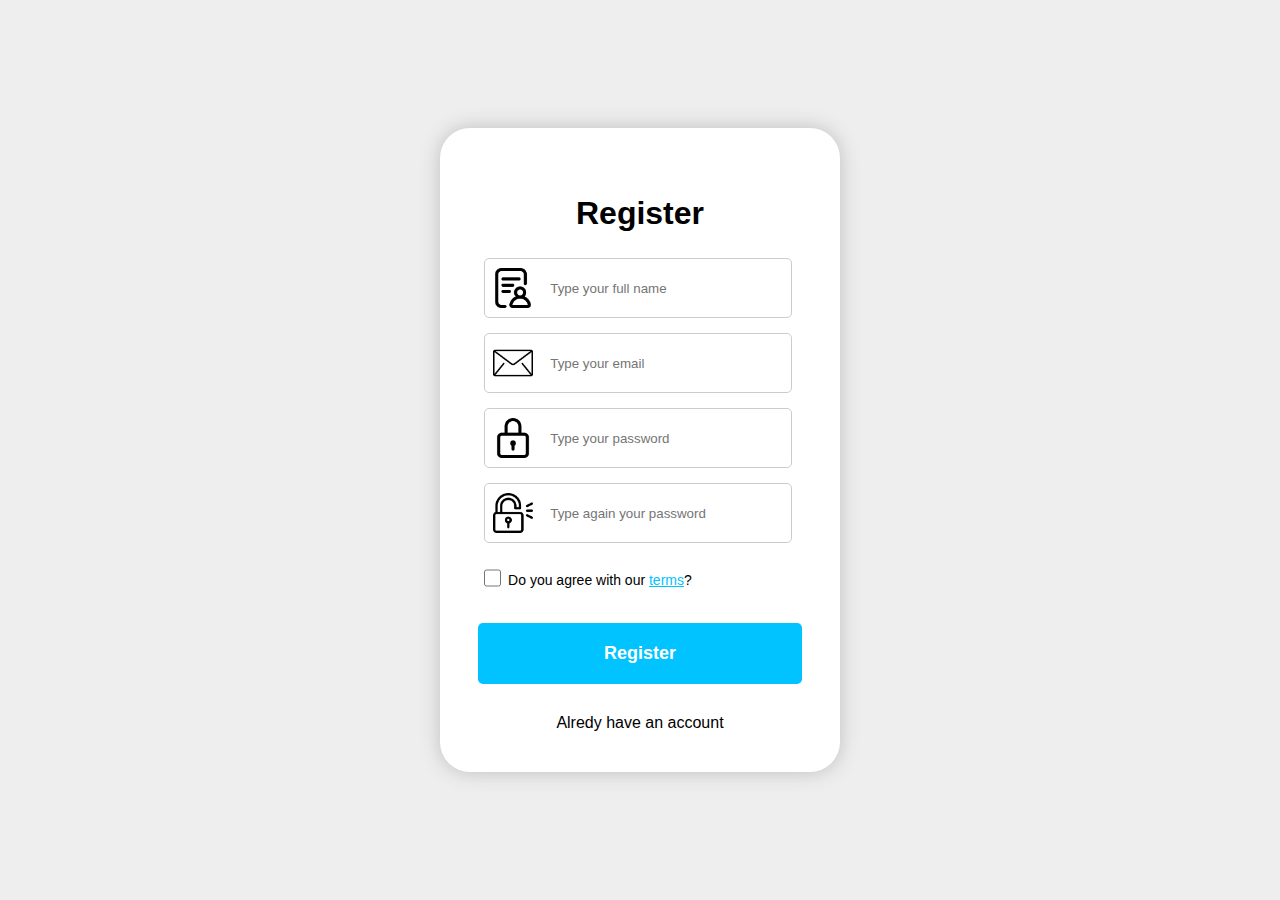
==== CompleteLoginSystem/registration.html @ e572d211 "Login System front" ====
<!DOCTYPE html>
<html lang="en">
<head>
    <meta charset="UTF-8">
    <meta http-equiv="X-UA-Compatible" content="IE=edge">
    <meta name="viewport" content="width=device-width, initial-scale=1.0">
    <title>Login</title>
    <link href="css/style.css" rel="stylesheet">
</head>
<body>
    <form>
        <h2>Register</h2>

        <div class="input-group">
            <img class="input-icon" src="img/name.png">
            <input type="text" placeholder="Type your full name">
        </div>

        <div class="input-group">
            <img class="input-icon" src="img/mail.png">
            <input type="email" placeholder="Type your email">
        </div>

        <div class="input-group">
            <img class="input-icon" src="img/password.png">
            <input type="password" placeholder="Type your password">
        </div>
    
        <div class="input-group">
            <img class="input-icon" src="img/openLock.png">
            <input type="password" placeholder="Type again your password">
        </div>

        <div class="input-group">
            <input type="checkbox" id="terms" name="terms" value="OK">
            <label for="terms">Do you agree with our <a class="link" href="#">terms</a>?  </label>
        </div>
    
        <button class="btn-blue" type="submit">Register</button>
        <a href="index.html">Alredy have an account</a>
    </form>

</body>
</html>
---- CompleteLoginSystem/css/style.css ----
* {
    box-sizing: border-box;

}

body {
    display: flex;
    flex-flow: row wrap;
    justify-content: center;
    align-items: center;
    background: #eeeeee;
    margin: 0;
    width: 100vw;
    height: 100vh;
    font-family: Arial, Helvetica, sans-serif;
}

form {
    display: flex;
    flex-flow: row wrap;
    justify-content: center;
    align-items: center;
    max-width: 400px;
    padding: 40px 20px 20px;
    background: white;
    border-radius: 30px;
    box-shadow: 0px 0px 20px #bebebe;
}

h2 { 
    font-size: 2rem;
    width: 100%;
    text-align: center;
    font-weight: 900;
}

input {
    width: 95%;
    height: 60px;
    border-radius: 5px;
    border: 1px solid #ccc;
    margin-bottom: 15px;
    margin-left: 2%;
    padding-left: 20%;
}

input:focus{
    outline-color: #00c3ff;
}

.btn-blue{
    width: 90%;
    padding: 20px;
    margin: 20px 0px 20px 0px;
    cursor: pointer;
    background: #00c3ff;
    border: none;
    color: white;
    font-size: 18px;
    font-weight: bold;
    border-radius: 5px;
    transition: 0.5s ease;
}

.btn-blue:hover{
    background: #038b;
}

a{
    text-decoration: none;
    margin-top: 10px;
    margin-bottom: 20px;
    color: black;
}

.link{
    color:#00c3ff;
    text-decoration: underline;
}

a:hover{
    color: #00c3ff
}

.input-group{
    width: 90%;
}

.input-icon{
    margin-top: 10px;
    margin-left: 15px;
    width: 40px;
    position: absolute;
}

input[type='checkbox']{
    display: inline-block;
    height: 20px;
    margin-top: 10px;
    padding-bottom: 10px;
    width: 5%;
    vertical-align: middle;
}

label{
    display: inline-block;
    width: 85%;
    font-size: 14px;
    margin-top: 10px;
    padding-bottom: 10px;
    cursor: pointer;
}
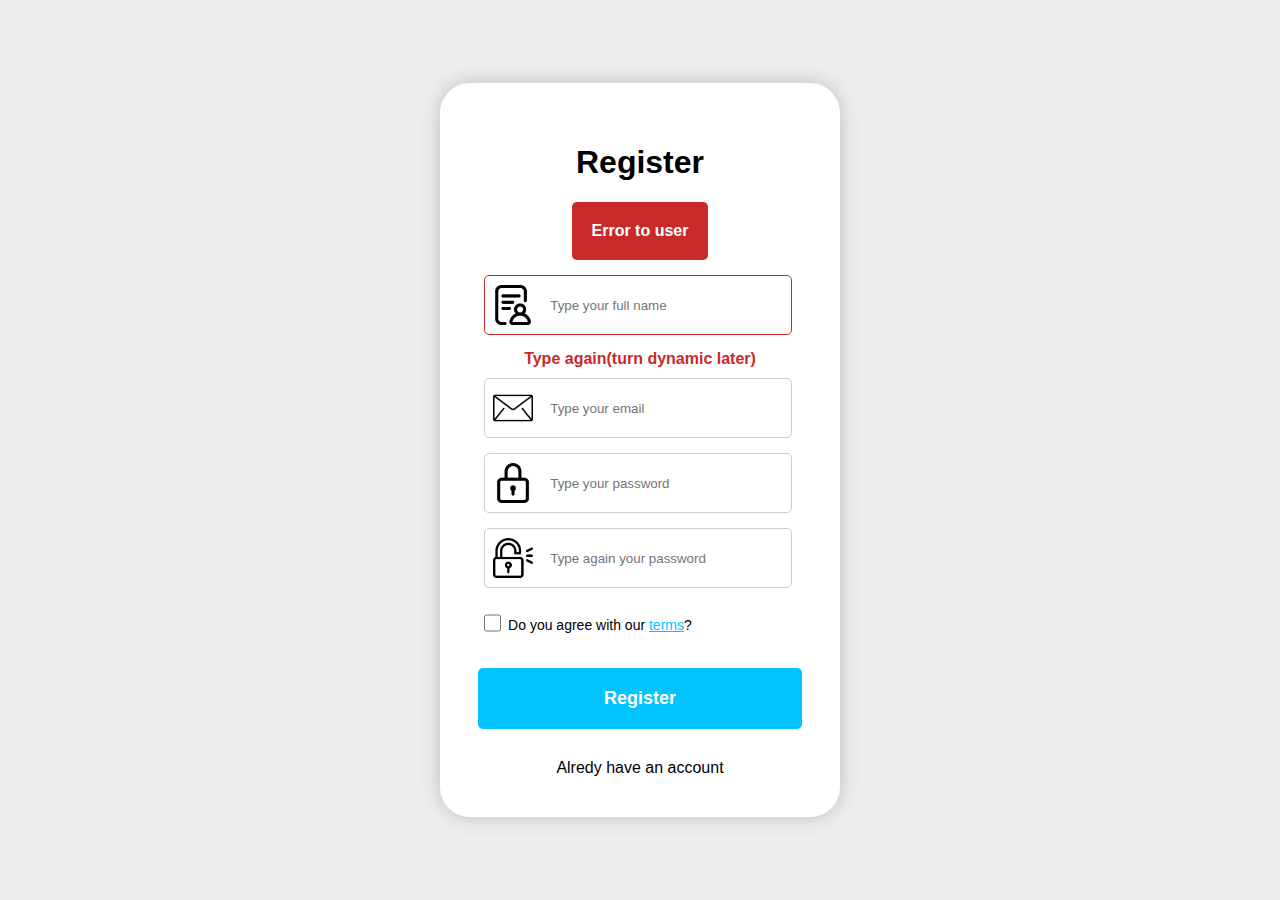
==== commit 3b1a83a5: "errors" ====
--- a/CompleteLoginSystem/registration.html
+++ b/CompleteLoginSystem/registration.html
@@ -4,16 +4,24 @@
     <meta charset="UTF-8">
     <meta http-equiv="X-UA-Compatible" content="IE=edge">
     <meta name="viewport" content="width=device-width, initial-scale=1.0">
-    <title>Login</title>
+    <title>Register</title>
     <link href="css/style.css" rel="stylesheet">
+    <link rel="stylesheet" href="https://cdnjs.cloudflare.com/ajax/libs/animate.css/4.1.1/animate.min.css"/>
 </head>
 <body>
     <form>
-        <h2>Register</h2>
+        <h1>Register</h1>
+
+        <div class="general-error animate__animated animate__bounce">
+            Error to user 
+        </div>
 
         <div class="input-group">
             <img class="input-icon" src="img/name.png">
-            <input type="text" placeholder="Type your full name">
+            <input class="error-input" type="text" placeholder="Type your full name">
+            <div class="error">
+                Type again(turn dynamic later)
+            </div>
         </div>
 
         <div class="input-group">
--- a/CompleteLoginSystem/css/style.css
+++ b/CompleteLoginSystem/css/style.css
@@ -27,7 +27,7 @@
     box-shadow: 0px 0px 20px #bebebe;
 }
 
-h2 { 
+h1 { 
     font-size: 2rem;
     width: 100%;
     text-align: center;
@@ -109,4 +109,24 @@
     margin-top: 10px;
     padding-bottom: 10px;
     cursor: pointer;
+}
+
+.general-error{
+    background: #c82a2a;
+    color: white;
+    font-weight: bold;
+    padding: 20px;
+    border-radius: 5px;
+    margin-bottom: 15px;
+}
+
+.error-input{
+    border: 1px solid #c82a2a;
+}
+
+.error{
+    color: #c82a2a;
+    text-align: center;
+    margin-bottom: 10px;
+    font-weight: bold;
 }